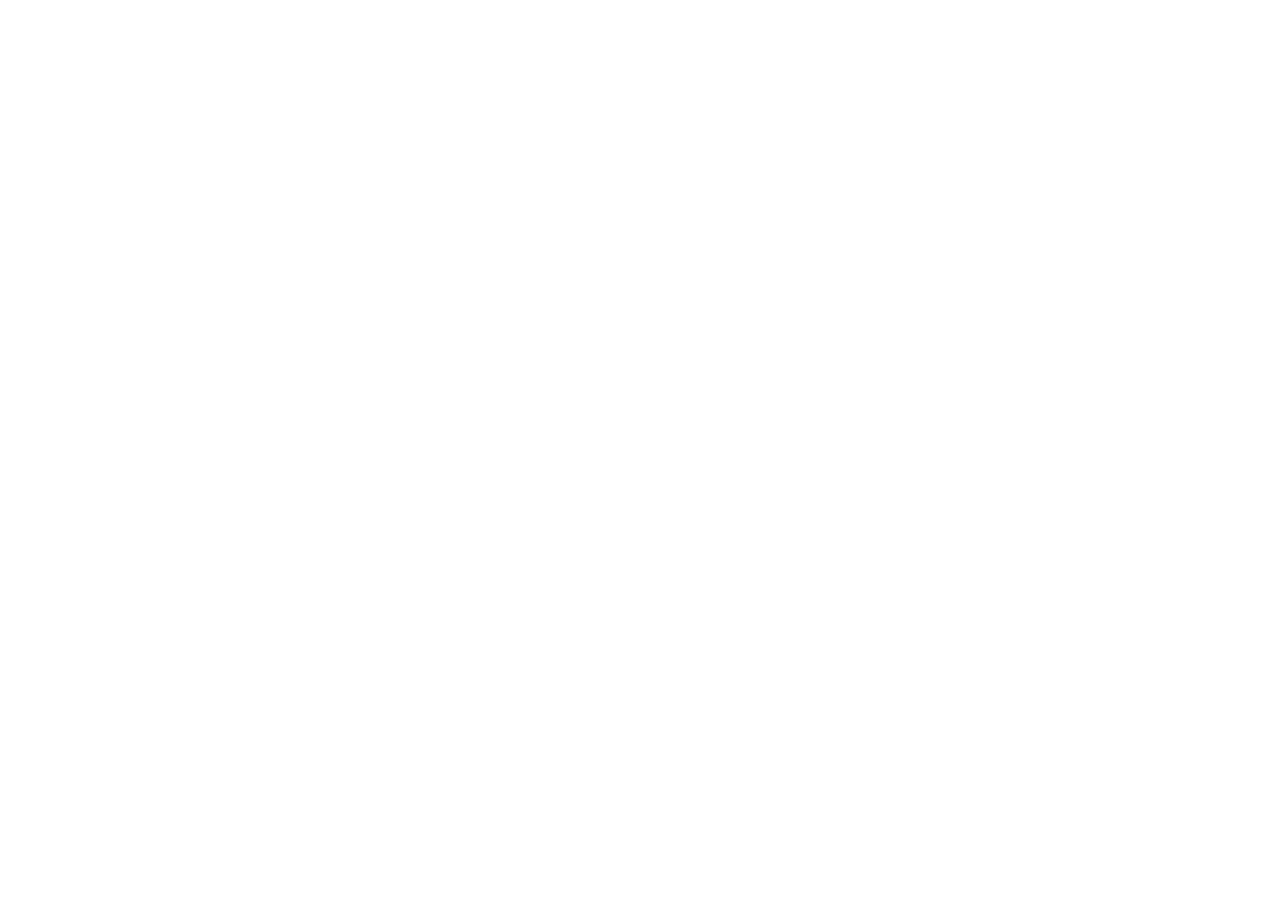
==== index.html @ 5efa08a3 "Initial commit" ====
<!DOCTYPE html>
<html lang="en">

<head>
  <meta charset="UTF-8">
  <meta http-equiv="X-UA-Compatible" content="IE=edge">
  <meta name="viewport" content="width=device-width, initial-scale=1.0">
  <title>Document</title>
  <link rel="stylesheet" href="https://necolas.github.io/normalize.css/8.0.1/normalize.css">
  <link rel="stylesheet" href="css/col.css">
  <link rel="stylesheet" href="css/style.css">
</head>

<body>

  <script src="js/main.js"></script>
</body>

</html>
---- css/col.css ----
* {
  margin: 0;
  padding: 0;
  box-sizing: border-box;
}

.container {
  margin: 0 auto;
}

.row {
  display: flex;
  flex-flow: row wrap;
}

.between {
  justify-content: space-between;
}
.around {
  justify-content: space-around;
}
.evenly {
  justify-content: space-evenly;
}
.middle {
  align-items: center;
}
.center {
  text-align: center;
  justify-content: center;
}

.col-1 {
  max-width: 8.33333%;
  flex-basis: 8.33333%;
}
.col-2 {
  max-width: 16.66666%;
  flex-basis: 16.66666%;
}
.col-3 {
  max-width: 25%;
  flex-basis: 25%;
}
.col-4 {
  max-width: 33.33333%;
  flex-basis: 33.33333%;
}
.col-5 {
  max-width: 41.66666%;
  flex-basis: 41.66666%;
}
.col-6 {
  max-width: 50%;
  flex-basis: 50%;
}
.col-7 {
  max-width: 58.33333%;
  flex-basis: 58.33333%;
}
.col-8 {
  max-width: 66.66666%;
  flex-basis: 66.66666%;
}
.col-9 {
  max-width: 75%;
  flex-basis: 75%;
}
.col-10 {
  max-width: 83.33333%;
  flex-basis: 83.33333%;
}
.col-11 {
  max-width: 91.66666%;
  flex-basis: 91.66666%;
}
.col-12 {
  max-width: 100%;
  flex-basis: 100%;
}
---- css/style.css ----
*,
*::after,
*::before {
  margin: 0;
  padding: 0;
  box-sizing: border-box;
}

body {
  background-color: #fff;
  min-height: 100vh;
  display: flex;
  flex-direction: column;
}
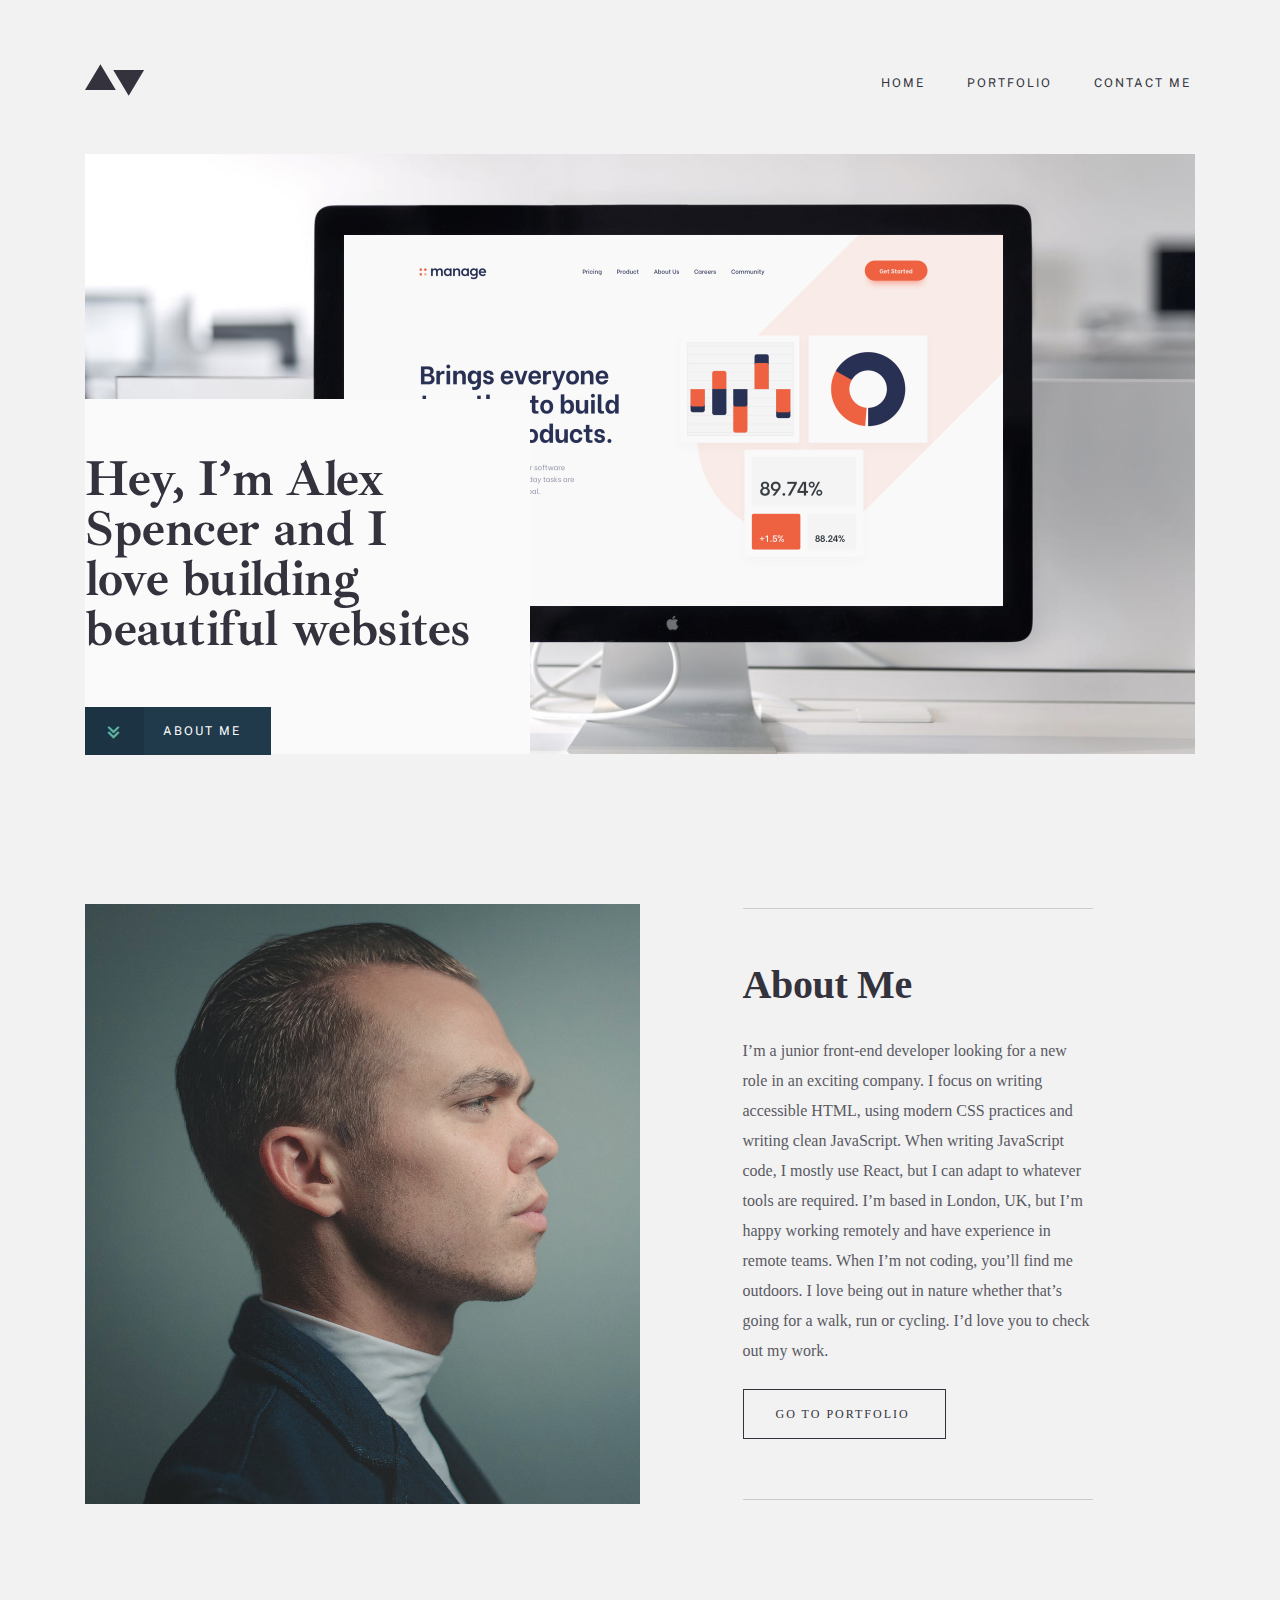
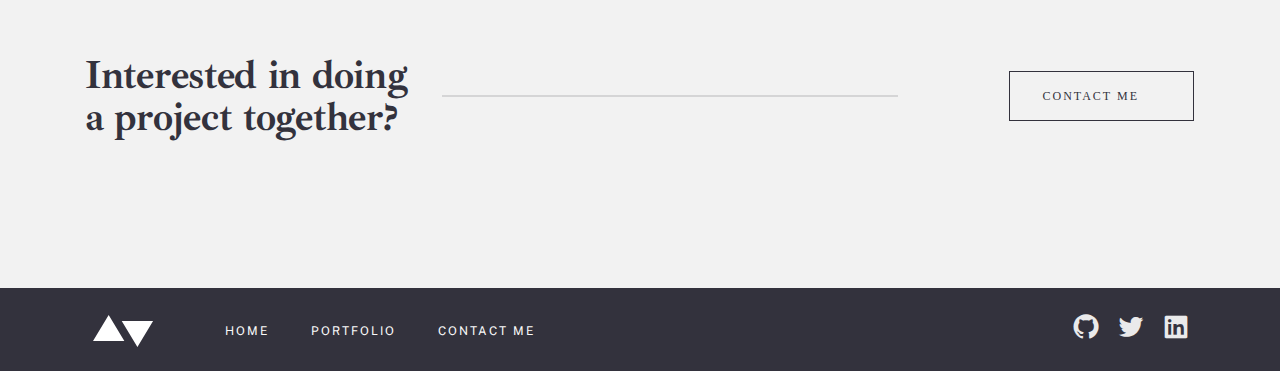
==== commit bb458936: "addd" ====
--- a/index.html
+++ b/index.html
@@ -5,14 +5,160 @@
   <meta charset="UTF-8">
   <meta http-equiv="X-UA-Compatible" content="IE=edge">
   <meta name="viewport" content="width=device-width, initial-scale=1.0">
-  <title>Document</title>
+  <title>Minimalist-m</title>
   <link rel="stylesheet" href="https://necolas.github.io/normalize.css/8.0.1/normalize.css">
-  <link rel="stylesheet" href="css/col.css">
+  <link href='https://unpkg.com/boxicons@2.1.1/css/boxicons.min.css' rel='stylesheet'>
+  <link rel="stylesheet" href="css/flexboxgrid.css">
   <link rel="stylesheet" href="css/style.css">
 </head>
 
 <body>
 
+
+  <section class="header-hero">
+    <header class="header">
+      <div class="container">
+        <div class="header__inner row middle-xs between-xs">
+          <div class="header__logo-box">
+            <a class="header__logo-link" href="#">
+              <img class="header__logo" src="images/logo.svg" alt="logo">
+            </a>
+          </div>
+
+          <div class="header__nav-box" id="menuBox">
+            <nav class="header__nav">
+              <ul class="nav__list row middle-xs between-xs">
+                <li class="nav__item">
+                  <a class="nav__link" href="#">HOME</a>
+                </li>
+                <li class="nav__item">
+                  <a class="nav__link" href="#">PORTFOLIO</a>
+                </li>
+                <li class="nav__item">
+                  <a class="nav__link" href="#">CONTACT ME</a>
+                </li>
+              </ul>
+            </nav>
+            <button class="removee-btn" id="menuRemov">
+              <i class='bx bx-x'></i>
+            </button>
+          </div>
+          <button class="menu-btn" id="menuBtn">
+            <i class='bx bx-menu'></i>
+          </button>
+        </div>
+      </div>
+    </header>
+
+    <div class="hero">
+      <div class="container">
+        <div class="hero__box">
+          <div class="hero__inner"></div>
+          <div class="hero__desc-box">
+            <p class="hero__title">
+              Hey, I’m Alex Spencer and I love building beautiful websites
+            </p>
+            <a class="hero__link btn-primary" href="#"><i class='bx bx-chevrons-down'></i>ABOUT ME</a>
+          </div>
+        </div>
+      </div>
+    </div>
+  </section>
+
+  <main class="main">
+    <div class="main__inner">
+
+      <section class="about">
+        <div class="container">
+          <div class="about__inner row middle-xs between-xs col-xs-12">
+            <div class="about__img-box col-xs-6">
+              <img class="about__img" src="images/about-prson-img.jpg" alt="img-person">
+            </div>
+
+            <div class="about__desc col-xs-6">
+              <h2 class="about__title">About Me</h2>
+              <p class="about__text">
+                I’m a junior front-end developer looking for a new role in an exciting company. I focus on writing
+                accessible HTML, using modern CSS practices and writing clean JavaScript. When writing JavaScript code,
+                I mostly use React, but I can adapt to whatever tools are required. I’m based in London, UK, but I’m
+                happy working remotely and have experience in remote teams. When I’m not coding, you’ll find me
+                outdoors. I love being out in nature whether that’s going for a walk, run or cycling. I’d love you to
+                check out my work.
+              </p>
+
+              <a class="btn" href="#">GO TO PORTFOLIO</a>
+            </div>
+          </div>
+        </div>
+      </section>
+
+
+      <section class="inter">
+        <div class="container">
+          <div class="inter__inner row middle-xs between-xs col-xs-12">
+            <h2 class="inter__title col-xs-4">Interested in doing a project together?</h2>
+            <div class="inter__line col-xs-5"></div>
+            <div class="inter__btn-box col-xs-3">
+              <a class="inter__btn btn" href="#">CONTACT ME</a>
+            </div>
+          </div>
+        </div>
+      </section>
+
+    </div>
+  </main>
+
+
+  <footer class="footer">
+    <div class="container">
+      <div class="footer__inner header row middle-xs between-xs">
+        <div class="footer__logo-nav row middle-xs between-xs">
+          <div class="footer__logo-box">
+            <a class="footer__logo-link" href="#">
+              <img class="footer__logo" src="images/footer-logo.svg" alt="logo">
+            </a>
+          </div>
+
+          <nav class="footer__nav footer-nav">
+            <ul class="footer-nav__list row middle-xs between-xs">
+              <li class="footer-nav__item">
+                <a class="footer-nav__link" href="#">HOME</a>
+              </li>
+              <li class="footer-nav__item">
+                <a class="footer-nav__link" href="#">PORTFOLIO</a>
+              </li>
+              <li class="footer-nav__item">
+                <a class="footer-nav__link" href="#">CONTACT ME</a>
+              </li>
+            </ul>
+          </nav>
+        </div>
+
+        <div class="footer__icons-box">
+          <ul class="footer__list row middle-xs between-xs">
+            <li class="footer__item">
+              <a class="footer__link" href="#">
+                <i class='bx bxl-github'></i>
+              </a>
+            </li>
+            <li class="footer__item">
+              <a class="footer__link" href="#">
+                <i class='bx bxl-twitter'></i>
+              </a>
+            </li>
+            <li class="footer__item">
+              <a class="footer__link" href="#">
+                <i class='bx bxl-linkedin-square'></i>
+              </a>
+            </li>
+          </ul>
+        </div>
+
+      </div>
+    </div>
+  </footer>
+
+
   <script src="js/main.js"></script>
 </body>
 
--- a/css/flexboxgrid.css
+++ b/css/flexboxgrid.css
@@ -0,0 +1,894 @@
+/* Uncomment and set these variables to customize the grid. */
+
+.container-fluid {
+  margin-right: auto;
+  margin-left: auto;
+  padding-right: 2rem;
+  padding-left: 2rem;
+}
+
+.row {
+  box-sizing: border-box;
+  display: -ms-flexbox;
+  display: -webkit-box;
+  display: flex;
+  -ms-flex: 0 1 auto;
+  -webkit-box-flex: 0;
+  flex: 0 1 auto;
+  -ms-flex-direction: row;
+  -webkit-box-orient: horizontal;
+  -webkit-box-direction: normal;
+  flex-direction: row;
+  -ms-flex-wrap: wrap;
+  flex-wrap: wrap;
+  margin-right: -1rem;
+  margin-left: -1rem;
+}
+
+.row.reverse {
+  -ms-flex-direction: row-reverse;
+  -webkit-box-orient: horizontal;
+  -webkit-box-direction: reverse;
+  flex-direction: row-reverse;
+}
+
+.col.reverse {
+  -ms-flex-direction: column-reverse;
+  -webkit-box-orient: vertical;
+  -webkit-box-direction: reverse;
+  flex-direction: column-reverse;
+}
+
+.col-xs,
+.col-xs-1,
+.col-xs-2,
+.col-xs-3,
+.col-xs-4,
+.col-xs-5,
+.col-xs-6,
+.col-xs-7,
+.col-xs-8,
+.col-xs-9,
+.col-xs-10,
+.col-xs-11,
+.col-xs-12 {
+  box-sizing: border-box;
+  -ms-flex: 0 0 auto;
+  -webkit-box-flex: 0;
+  flex: 0 0 auto;
+  padding-right: 1rem;
+  padding-left: 1rem;
+}
+
+.col-xs {
+  -webkit-flex-grow: 1;
+  -ms-flex-positive: 1;
+  -webkit-box-flex: 1;
+  flex-grow: 1;
+  -ms-flex-preferred-size: 0;
+  flex-basis: 0;
+  max-width: 100%;
+}
+
+.col-xs-1 {
+  -ms-flex-preferred-size: 8.333%;
+  flex-basis: 8.333%;
+  max-width: 8.333%;
+}
+
+.col-xs-2 {
+  -ms-flex-preferred-size: 16.667%;
+  flex-basis: 16.667%;
+  max-width: 16.667%;
+}
+
+.col-xs-3 {
+  -ms-flex-preferred-size: 25%;
+  flex-basis: 25%;
+  max-width: 25%;
+}
+
+.col-xs-4 {
+  -ms-flex-preferred-size: 33.333%;
+  flex-basis: 33.333%;
+  max-width: 33.333%;
+}
+
+.col-xs-5 {
+  -ms-flex-preferred-size: 41.667%;
+  flex-basis: 41.667%;
+  max-width: 41.667%;
+}
+
+.col-xs-6 {
+  -ms-flex-preferred-size: 50%;
+  flex-basis: 50%;
+  max-width: 50%;
+}
+
+.col-xs-7 {
+  -ms-flex-preferred-size: 58.333%;
+  flex-basis: 58.333%;
+  max-width: 58.333%;
+}
+
+.col-xs-8 {
+  -ms-flex-preferred-size: 66.667%;
+  flex-basis: 66.667%;
+  max-width: 66.667%;
+}
+
+.col-xs-9 {
+  -ms-flex-preferred-size: 75%;
+  flex-basis: 75%;
+  max-width: 75%;
+}
+
+.col-xs-10 {
+  -ms-flex-preferred-size: 83.333%;
+  flex-basis: 83.333%;
+  max-width: 83.333%;
+}
+
+.col-xs-11 {
+  -ms-flex-preferred-size: 91.667%;
+  flex-basis: 91.667%;
+  max-width: 91.667%;
+}
+
+.col-xs-12 {
+  -ms-flex-preferred-size: 100%;
+  flex-basis: 100%;
+  max-width: 100%;
+}
+
+.col-xs-offset-1 {
+  margin-left: 8.333%;
+}
+
+.col-xs-offset-2 {
+  margin-left: 16.667%;
+}
+
+.col-xs-offset-3 {
+  margin-left: 25%;
+}
+
+.col-xs-offset-4 {
+  margin-left: 33.333%;
+}
+
+.col-xs-offset-5 {
+  margin-left: 41.667%;
+}
+
+.col-xs-offset-6 {
+  margin-left: 50%;
+}
+
+.col-xs-offset-7 {
+  margin-left: 58.333%;
+}
+
+.col-xs-offset-8 {
+  margin-left: 66.667%;
+}
+
+.col-xs-offset-9 {
+  margin-left: 75%;
+}
+
+.col-xs-offset-10 {
+  margin-left: 83.333%;
+}
+
+.col-xs-offset-11 {
+  margin-left: 91.667%;
+}
+
+.start-xs {
+  -ms-flex-pack: start;
+  -webkit-box-pack: start;
+  justify-content: flex-start;
+  text-align: start;
+}
+
+.center-xs {
+  -ms-flex-pack: center;
+  -webkit-box-pack: center;
+  justify-content: center;
+  text-align: center;
+}
+
+.end-xs {
+  -ms-flex-pack: end;
+  -webkit-box-pack: end;
+  justify-content: flex-end;
+  text-align: end;
+}
+
+.top-xs {
+  -ms-flex-align: start;
+  -webkit-box-align: start;
+  align-items: flex-start;
+}
+
+.middle-xs {
+  -ms-flex-align: center;
+  -webkit-box-align: center;
+  align-items: center;
+}
+
+.bottom-xs {
+  -ms-flex-align: end;
+  -webkit-box-align: end;
+  align-items: flex-end;
+}
+
+.around-xs {
+  -ms-flex-pack: distribute;
+  justify-content: space-around;
+}
+
+.between-xs {
+  -ms-flex-pack: justify;
+  -webkit-box-pack: justify;
+  justify-content: space-between;
+}
+
+.first-xs {
+  -ms-flex-order: -1;
+  -webkit-box-ordinal-group: 0;
+  order: -1;
+}
+
+.last-xs {
+  -ms-flex-order: 1;
+  -webkit-box-ordinal-group: 2;
+  order: 1;
+}
+
+@media only screen and (min-width: 48em) {
+  .container {
+    width: 46rem;
+  }
+
+  .col-sm,
+  .col-sm-1,
+  .col-sm-2,
+  .col-sm-3,
+  .col-sm-4,
+  .col-sm-5,
+  .col-sm-6,
+  .col-sm-7,
+  .col-sm-8,
+  .col-sm-9,
+  .col-sm-10,
+  .col-sm-11,
+  .col-sm-12 {
+    box-sizing: border-box;
+    -ms-flex: 0 0 auto;
+    -webkit-box-flex: 0;
+    flex: 0 0 auto;
+    padding-right: 1rem;
+    padding-left: 1rem;
+  }
+
+  .col-sm {
+    -webkit-flex-grow: 1;
+    -ms-flex-positive: 1;
+    -webkit-box-flex: 1;
+    flex-grow: 1;
+    -ms-flex-preferred-size: 0;
+    flex-basis: 0;
+    max-width: 100%;
+  }
+
+  .col-sm-1 {
+    -ms-flex-preferred-size: 8.333%;
+    flex-basis: 8.333%;
+    max-width: 8.333%;
+  }
+
+  .col-sm-2 {
+    -ms-flex-preferred-size: 16.667%;
+    flex-basis: 16.667%;
+    max-width: 16.667%;
+  }
+
+  .col-sm-3 {
+    -ms-flex-preferred-size: 25%;
+    flex-basis: 25%;
+    max-width: 25%;
+  }
+
+  .col-sm-4 {
+    -ms-flex-preferred-size: 33.333%;
+    flex-basis: 33.333%;
+    max-width: 33.333%;
+  }
+
+  .col-sm-5 {
+    -ms-flex-preferred-size: 41.667%;
+    flex-basis: 41.667%;
+    max-width: 41.667%;
+  }
+
+  .col-sm-6 {
+    -ms-flex-preferred-size: 50%;
+    flex-basis: 50%;
+    max-width: 50%;
+  }
+
+  .col-sm-7 {
+    -ms-flex-preferred-size: 58.333%;
+    flex-basis: 58.333%;
+    max-width: 58.333%;
+  }
+
+  .col-sm-8 {
+    -ms-flex-preferred-size: 66.667%;
+    flex-basis: 66.667%;
+    max-width: 66.667%;
+  }
+
+  .col-sm-9 {
+    -ms-flex-preferred-size: 75%;
+    flex-basis: 75%;
+    max-width: 75%;
+  }
+
+  .col-sm-10 {
+    -ms-flex-preferred-size: 83.333%;
+    flex-basis: 83.333%;
+    max-width: 83.333%;
+  }
+
+  .col-sm-11 {
+    -ms-flex-preferred-size: 91.667%;
+    flex-basis: 91.667%;
+    max-width: 91.667%;
+  }
+
+  .col-sm-12 {
+    -ms-flex-preferred-size: 100%;
+    flex-basis: 100%;
+    max-width: 100%;
+  }
+
+  .col-sm-offset-1 {
+    margin-left: 8.333%;
+  }
+
+  .col-sm-offset-2 {
+    margin-left: 16.667%;
+  }
+
+  .col-sm-offset-3 {
+    margin-left: 25%;
+  }
+
+  .col-sm-offset-4 {
+    margin-left: 33.333%;
+  }
+
+  .col-sm-offset-5 {
+    margin-left: 41.667%;
+  }
+
+  .col-sm-offset-6 {
+    margin-left: 50%;
+  }
+
+  .col-sm-offset-7 {
+    margin-left: 58.333%;
+  }
+
+  .col-sm-offset-8 {
+    margin-left: 66.667%;
+  }
+
+  .col-sm-offset-9 {
+    margin-left: 75%;
+  }
+
+  .col-sm-offset-10 {
+    margin-left: 83.333%;
+  }
+
+  .col-sm-offset-11 {
+    margin-left: 91.667%;
+  }
+
+  .start-sm {
+    -ms-flex-pack: start;
+    -webkit-box-pack: start;
+    justify-content: flex-start;
+    text-align: start;
+  }
+
+  .center-sm {
+    -ms-flex-pack: center;
+    -webkit-box-pack: center;
+    justify-content: center;
+    text-align: center;
+  }
+
+  .end-sm {
+    -ms-flex-pack: end;
+    -webkit-box-pack: end;
+    justify-content: flex-end;
+    text-align: end;
+  }
+
+  .top-sm {
+    -ms-flex-align: start;
+    -webkit-box-align: start;
+    align-items: flex-start;
+  }
+
+  .middle-sm {
+    -ms-flex-align: center;
+    -webkit-box-align: center;
+    align-items: center;
+  }
+
+  .bottom-sm {
+    -ms-flex-align: end;
+    -webkit-box-align: end;
+    align-items: flex-end;
+  }
+
+  .around-sm {
+    -ms-flex-pack: distribute;
+    justify-content: space-around;
+  }
+
+  .between-sm {
+    -ms-flex-pack: justify;
+    -webkit-box-pack: justify;
+    justify-content: space-between;
+  }
+
+  .first-sm {
+    -ms-flex-order: -1;
+    -webkit-box-ordinal-group: 0;
+    order: -1;
+  }
+
+  .last-sm {
+    -ms-flex-order: 1;
+    -webkit-box-ordinal-group: 2;
+    order: 1;
+  }
+}
+
+@media only screen and (min-width: 62em) {
+  .container {
+    width: 61rem;
+  }
+
+  .col-md,
+  .col-md-1,
+  .col-md-2,
+  .col-md-3,
+  .col-md-4,
+  .col-md-5,
+  .col-md-6,
+  .col-md-7,
+  .col-md-8,
+  .col-md-9,
+  .col-md-10,
+  .col-md-11,
+  .col-md-12 {
+    box-sizing: border-box;
+    -ms-flex: 0 0 auto;
+    -webkit-box-flex: 0;
+    flex: 0 0 auto;
+    padding-right: 1rem;
+    padding-left: 1rem;
+  }
+
+  .col-md {
+    -webkit-flex-grow: 1;
+    -ms-flex-positive: 1;
+    -webkit-box-flex: 1;
+    flex-grow: 1;
+    -ms-flex-preferred-size: 0;
+    flex-basis: 0;
+    max-width: 100%;
+  }
+
+  .col-md-1 {
+    -ms-flex-preferred-size: 8.333%;
+    flex-basis: 8.333%;
+    max-width: 8.333%;
+  }
+
+  .col-md-2 {
+    -ms-flex-preferred-size: 16.667%;
+    flex-basis: 16.667%;
+    max-width: 16.667%;
+  }
+
+  .col-md-3 {
+    -ms-flex-preferred-size: 25%;
+    flex-basis: 25%;
+    max-width: 25%;
+  }
+
+  .col-md-4 {
+    -ms-flex-preferred-size: 33.333%;
+    flex-basis: 33.333%;
+    max-width: 33.333%;
+  }
+
+  .col-md-5 {
+    -ms-flex-preferred-size: 41.667%;
+    flex-basis: 41.667%;
+    max-width: 41.667%;
+  }
+
+  .col-md-6 {
+    -ms-flex-preferred-size: 50%;
+    flex-basis: 50%;
+    max-width: 50%;
+  }
+
+  .col-md-7 {
+    -ms-flex-preferred-size: 58.333%;
+    flex-basis: 58.333%;
+    max-width: 58.333%;
+  }
+
+  .col-md-8 {
+    -ms-flex-preferred-size: 66.667%;
+    flex-basis: 66.667%;
+    max-width: 66.667%;
+  }
+
+  .col-md-9 {
+    -ms-flex-preferred-size: 75%;
+    flex-basis: 75%;
+    max-width: 75%;
+  }
+
+  .col-md-10 {
+    -ms-flex-preferred-size: 83.333%;
+    flex-basis: 83.333%;
+    max-width: 83.333%;
+  }
+
+  .col-md-11 {
+    -ms-flex-preferred-size: 91.667%;
+    flex-basis: 91.667%;
+    max-width: 91.667%;
+  }
+
+  .col-md-12 {
+    -ms-flex-preferred-size: 100%;
+    flex-basis: 100%;
+    max-width: 100%;
+  }
+
+  .col-md-offset-1 {
+    margin-left: 8.333%;
+  }
+
+  .col-md-offset-2 {
+    margin-left: 16.667%;
+  }
+
+  .col-md-offset-3 {
+    margin-left: 25%;
+  }
+
+  .col-md-offset-4 {
+    margin-left: 33.333%;
+  }
+
+  .col-md-offset-5 {
+    margin-left: 41.667%;
+  }
+
+  .col-md-offset-6 {
+    margin-left: 50%;
+  }
+
+  .col-md-offset-7 {
+    margin-left: 58.333%;
+  }
+
+  .col-md-offset-8 {
+    margin-left: 66.667%;
+  }
+
+  .col-md-offset-9 {
+    margin-left: 75%;
+  }
+
+  .col-md-offset-10 {
+    margin-left: 83.333%;
+  }
+
+  .col-md-offset-11 {
+    margin-left: 91.667%;
+  }
+
+  .start-md {
+    -ms-flex-pack: start;
+    -webkit-box-pack: start;
+    justify-content: flex-start;
+    text-align: start;
+  }
+
+  .center-md {
+    -ms-flex-pack: center;
+    -webkit-box-pack: center;
+    justify-content: center;
+    text-align: center;
+  }
+
+  .end-md {
+    -ms-flex-pack: end;
+    -webkit-box-pack: end;
+    justify-content: flex-end;
+    text-align: end;
+  }
+
+  .top-md {
+    -ms-flex-align: start;
+    -webkit-box-align: start;
+    align-items: flex-start;
+  }
+
+  .middle-md {
+    -ms-flex-align: center;
+    -webkit-box-align: center;
+    align-items: center;
+  }
+
+  .bottom-md {
+    -ms-flex-align: end;
+    -webkit-box-align: end;
+    align-items: flex-end;
+  }
+
+  .around-md {
+    -ms-flex-pack: distribute;
+    justify-content: space-around;
+  }
+
+  .between-md {
+    -ms-flex-pack: justify;
+    -webkit-box-pack: justify;
+    justify-content: space-between;
+  }
+
+  .first-md {
+    -ms-flex-order: -1;
+    -webkit-box-ordinal-group: 0;
+    order: -1;
+  }
+
+  .last-md {
+    -ms-flex-order: 1;
+    -webkit-box-ordinal-group: 2;
+    order: 1;
+  }
+}
+
+@media only screen and (min-width: 75em) {
+  .container {
+    width: 71rem;
+  }
+
+  .col-lg,
+  .col-lg-1,
+  .col-lg-2,
+  .col-lg-3,
+  .col-lg-4,
+  .col-lg-5,
+  .col-lg-6,
+  .col-lg-7,
+  .col-lg-8,
+  .col-lg-9,
+  .col-lg-10,
+  .col-lg-11,
+  .col-lg-12 {
+    box-sizing: border-box;
+    -ms-flex: 0 0 auto;
+    -webkit-box-flex: 0;
+    flex: 0 0 auto;
+    padding-right: 1rem;
+    padding-left: 1rem;
+  }
+
+  .col-lg {
+    -webkit-flex-grow: 1;
+    -ms-flex-positive: 1;
+    -webkit-box-flex: 1;
+    flex-grow: 1;
+    -ms-flex-preferred-size: 0;
+    flex-basis: 0;
+    max-width: 100%;
+  }
+
+  .col-lg-1 {
+    -ms-flex-preferred-size: 8.333%;
+    flex-basis: 8.333%;
+    max-width: 8.333%;
+  }
+
+  .col-lg-2 {
+    -ms-flex-preferred-size: 16.667%;
+    flex-basis: 16.667%;
+    max-width: 16.667%;
+  }
+
+  .col-lg-3 {
+    -ms-flex-preferred-size: 25%;
+    flex-basis: 25%;
+    max-width: 25%;
+  }
+
+  .col-lg-4 {
+    -ms-flex-preferred-size: 33.333%;
+    flex-basis: 33.333%;
+    max-width: 33.333%;
+  }
+
+  .col-lg-5 {
+    -ms-flex-preferred-size: 41.667%;
+    flex-basis: 41.667%;
+    max-width: 41.667%;
+  }
+
+  .col-lg-6 {
+    -ms-flex-preferred-size: 50%;
+    flex-basis: 50%;
+    max-width: 50%;
+  }
+
+  .col-lg-7 {
+    -ms-flex-preferred-size: 58.333%;
+    flex-basis: 58.333%;
+    max-width: 58.333%;
+  }
+
+  .col-lg-8 {
+    -ms-flex-preferred-size: 66.667%;
+    flex-basis: 66.667%;
+    max-width: 66.667%;
+  }
+
+  .col-lg-9 {
+    -ms-flex-preferred-size: 75%;
+    flex-basis: 75%;
+    max-width: 75%;
+  }
+
+  .col-lg-10 {
+    -ms-flex-preferred-size: 83.333%;
+    flex-basis: 83.333%;
+    max-width: 83.333%;
+  }
+
+  .col-lg-11 {
+    -ms-flex-preferred-size: 91.667%;
+    flex-basis: 91.667%;
+    max-width: 91.667%;
+  }
+
+  .col-lg-12 {
+    -ms-flex-preferred-size: 100%;
+    flex-basis: 100%;
+    max-width: 100%;
+  }
+
+  .col-lg-offset-1 {
+    margin-left: 8.333%;
+  }
+
+  .col-lg-offset-2 {
+    margin-left: 16.667%;
+  }
+
+  .col-lg-offset-3 {
+    margin-left: 25%;
+  }
+
+  .col-lg-offset-4 {
+    margin-left: 33.333%;
+  }
+
+  .col-lg-offset-5 {
+    margin-left: 41.667%;
+  }
+
+  .col-lg-offset-6 {
+    margin-left: 50%;
+  }
+
+  .col-lg-offset-7 {
+    margin-left: 58.333%;
+  }
+
+  .col-lg-offset-8 {
+    margin-left: 66.667%;
+  }
+
+  .col-lg-offset-9 {
+    margin-left: 75%;
+  }
+
+  .col-lg-offset-10 {
+    margin-left: 83.333%;
+  }
+
+  .col-lg-offset-11 {
+    margin-left: 91.667%;
+  }
+
+  .start-lg {
+    -ms-flex-pack: start;
+    -webkit-box-pack: start;
+    justify-content: flex-start;
+    text-align: start;
+  }
+
+  .center-lg {
+    -ms-flex-pack: center;
+    -webkit-box-pack: center;
+    justify-content: center;
+    text-align: center;
+  }
+
+  .end-lg {
+    -ms-flex-pack: end;
+    -webkit-box-pack: end;
+    justify-content: flex-end;
+    text-align: end;
+  }
+
+  .top-lg {
+    -ms-flex-align: start;
+    -webkit-box-align: start;
+    align-items: flex-start;
+  }
+
+  .middle-lg {
+    -ms-flex-align: center;
+    -webkit-box-align: center;
+    align-items: center;
+  }
+
+  .bottom-lg {
+    -ms-flex-align: end;
+    -webkit-box-align: end;
+    align-items: flex-end;
+  }
+
+  .around-lg {
+    -ms-flex-pack: distribute;
+    justify-content: space-around;
+  }
+
+  .between-lg {
+    -ms-flex-pack: justify;
+    -webkit-box-pack: justify;
+    justify-content: space-between;
+  }
+
+  .first-lg {
+    -ms-flex-order: -1;
+    -webkit-box-ordinal-group: 0;
+    order: -1;
+  }
+
+  .last-lg {
+    -ms-flex-order: 1;
+    -webkit-box-ordinal-group: 2;
+    order: 1;
+  }
+}--- a/css/style.css
+++ b/css/style.css
@@ -1,3 +1,5 @@
+@import url('https://fonts.googleapis.com/css2?family=Ibarra+Real+Nova:wght@700&family=Public+Sans&display=swap');
+
 *,
 *::after,
 *::before {
@@ -7,9 +9,679 @@
 }
 
 body {
-  background-color: #fff;
+  background-color: #f2f2f2;
   min-height: 100vh;
   display: flex;
   flex-direction: column;
 }
 
+.container {
+  width: 100%;
+  max-width: 1150px;
+  margin: 0 auto;
+  padding: 0 20px;
+}
+
+
+:root {
+  --font-1: 'Ibarra Real Nova', serif;
+  --font-2: 'Public Sans', sans-serif;
+
+  --color-1: #5fb4a2;
+  --color-2: #203a4c;
+  --color-3: #33323d;
+  --color-4: #fafafa;
+  --color-5: #eaeaeb;
+  --color-6: #f43030;
+  --color-7: #fff;
+  --color-8: #000;
+
+  --bg-color-1: #5fb4a2;
+  --bg-color-2: #203a4c;
+  --bg-color-3: #33323d;
+  --bg-color-4: #fafafa;
+  --bg-color-5: #eaeaeb;
+  --bg-color-6: #f43030;
+  --bg-color-7: #fff;
+  --bg-color-8: #000;
+
+}
+
+.btn {
+  font-size: 12px;
+  line-height: 14px;
+  letter-spacing: 2px;
+
+  text-decoration: none;
+  text-transform: uppercase;
+
+  display: inline-block;
+
+  color: var(--color-3);
+  padding: 17px 35px 17px 32px;
+
+  border: 1px solid var(--bg-color-3);
+  transition: all 0.3s ease;
+}
+
+.btn:hover {
+  background: var(--bg-color-3);
+  color: var(--color-4);
+  transition: all 0.3s ease;
+}
+
+.btn:active {
+  background: transparent;
+  border: 1px solid hsla(245, 10%, 22%, 0.205);
+  color: var(--color-3);
+  transition: all 0.3s ease;
+}
+
+.header__inner {
+  width: 100%;
+  margin: 0 auto;
+  padding-top: 64px;
+  padding-bottom: 54px;
+}
+
+.header__logo-link {
+  text-decoration: none;
+}
+
+.header__logo {
+  width: 60px;
+  height: 32px;
+}
+
+.header__nav-box {
+  padding-right: 20px;
+}
+
+.nav__list {
+  list-style-type: none;
+}
+
+.nav__item:not(:nth-child(1)) {
+  margin-left: 42px;
+}
+
+.nav__link {
+  font-family: var(--font-2);
+  font-size: 12px;
+  line-height: 14px;
+  letter-spacing: 2px;
+
+  text-transform: uppercase;
+  text-decoration: none;
+
+  color: var(--color-3);
+  transition: all 0.3s ease;
+}
+
+.nav__link:hover {
+  color: var(--color-1);
+  transition: all 0.3s ease;
+}
+
+.menu-btn {
+  font-size: 30px;
+
+  color: var(--color-black);
+  background: transparent;
+
+  border: none;
+
+  display: flex;
+  align-items: center;
+
+  display: none;
+}
+
+.removee-btn {
+  position: absolute;
+  top: -65px;
+  right: 30px;
+  font-size: 40px;
+
+  color: var(--color-2);
+  background: transparent;
+
+  border: none;
+
+  display: flex;
+  align-items: center;
+
+  display: none;
+}
+
+@media screen and (max-width: 576px) {
+
+  .header__nav-box {
+    position: absolute;
+    top: -150%;
+    right: 0;
+
+    width: 100%;
+    height: 100vh;
+
+    background: linear-gradient(0deg, rgba(254, 252, 247, 0.504981) 0%, #fefcf7 55.94%);
+    transition: all 0.3s ease;
+    z-index: 500;
+  }
+
+  .nav {
+    display: flex;
+    flex-direction: column;
+
+    text-align: center;
+
+    margin: 0 auto;
+  }
+
+  .nav__list {
+    display: flex;
+    flex-direction: column;
+    margin-bottom: 20px;
+    margin-top: 150px;
+  }
+
+  .nav__item {
+    margin: 20px;
+  }
+
+  .nav__link {
+    font-family: var(--font-2);
+    font-size: 24px;
+    line-height: 32px;
+
+    text-align: center;
+
+    color: var(--color-2);
+  }
+
+  .removee-btn {
+    display: block;
+    z-index: 100;
+  }
+
+  .menu-btn {
+    display: block;
+  }
+
+  .open-menu {
+    top: 100px;
+    transition: all 0.5s ease;
+  }
+
+  .menu-remov {
+    top: -100%;
+    transition: all 0.5s ease;
+  }
+
+  .m-none {
+    display: none;
+  }
+
+  .m-block {
+    display: block;
+  }
+}
+
+
+
+/* HERO PART  */
+
+
+.hero__box {
+  position: relative;
+  width: 100%;
+  margin: 0 auto;
+  margin-bottom: 150px;
+  height: 600px;
+}
+
+.hero__inner {
+  position: relative;
+  bottom: 0;
+  left: 0;
+  width: 100%;
+  height: 600px;
+
+  background-image: url('../images/home-hero-img.jpg');
+  background-repeat: no-repeat;
+  background-size: 100% 600px;
+  background-position: center center;
+
+  object-fit: cover;
+}
+
+.hero__desc-box {
+  position: absolute;
+  bottom: 0;
+  left: 0;
+  max-width: 445px;
+  height: 355px;
+
+  background: var(--bg-color-4);
+  padding-top: 55px;
+  padding-right: 55px;
+}
+
+.hero__title {
+  font-family: var(--font-1);
+  font-weight: bold;
+  font-size: 50px;
+  line-height: 50px;
+
+  letter-spacing: -0.446429px;
+
+  color: var(--color-3);
+  margin-bottom: 53px;
+}
+
+.btn-primary {
+  position: relative;
+  font-family: var(--font-2);
+  font-size: 12px;
+  line-height: 14px;
+  text-align: center;
+  letter-spacing: 2px;
+
+  text-decoration: none;
+  text-transform: uppercase;
+  display: inline-block;
+
+  padding: 17px 30px 17px 78px;
+
+  color: #fff;
+  background: var(--bg-color-2);
+
+  overflow: hidden;
+}
+
+.btn-primary .bx {
+  position: absolute;
+  top: 0;
+  left: 0;
+  padding: 13px 16px 18px 16px;
+  font-size: 25px;
+
+  color: var(--color-1);
+  background: rgba(0, 0, 0, 0.11);
+  transition: all 0.3s ease;
+}
+
+.btn-primary:hover {
+  background: var(--bg-color-1);
+  color: var(--color-4);
+  transition: all 0.3s ease;
+}
+
+.btn-primary:hover .bx {
+  color: var(--color-4);
+  transition: all 0.3s ease;
+}
+
+
+.btn-primary:active {
+  opacity: 0.2;
+  transition: all 0.3s ease;
+}
+
+@media screen and (max-width: 576px) {
+
+  .hero__box {
+    position: relative;
+    height: 630px;
+  }
+
+  .hero__inner {
+    height: 270px;
+    background-size: cover;
+    background-position: center center;
+  }
+
+  .hero__desc-box {
+    max-width: 100%;
+    flex-basis: 100%;
+    background: transparent;
+    padding-right: 0;
+  }
+
+  .hero__title {
+    font-size: 38px;
+  }
+}
+
+@media screen and (max-width: 400px) {
+
+  .hero__inner {
+    height: 220px;
+  }
+}
+
+
+
+/* ABOUT SEC PART  */
+
+
+.about__inner {
+  padding: 0;
+  margin: 0 auto;
+  margin-bottom: 150px;
+}
+
+.about__img-box {
+  padding: 0;
+  max-width: 100%;
+  height: 600px;
+
+  overflow: hidden;
+}
+
+.about__img {
+  width: 100%;
+  height: 100%;
+  object-fit: cover;
+  background-position: right right;
+}
+
+.about__desc {
+  padding: 0;
+  max-width: 350px;
+  margin: 0 auto;
+
+  padding: 55px 0 60px 0;
+
+  border-top: 1px solid rgba(0, 0, 0, 0.151);
+  border-bottom: 1px solid rgba(0, 0, 0, 0.158);
+}
+
+.about__title {
+  font-weight: bold;
+  font-size: 40px;
+  line-height: 42px;
+
+  letter-spacing: -0.357143px;
+
+  color: var(--color-3);
+  margin-bottom: 30px;
+}
+
+.about__text {
+  font-size: 16px;
+  line-height: 30px;
+
+  color: var(--color-3);
+  opacity: 0.8;
+  margin-bottom: 23px;
+}
+
+
+@media screen and (max-width: 768px) {
+
+  .about__desc {
+    max-width: 280px;
+    height: 600px;
+    margin-left: auto;
+  }
+
+  .about__title {
+    font-size: 30px;
+  }
+
+  .about__text {
+    font-size: 14px;
+  }
+}
+
+@media screen and (max-width: 640px) {
+
+  .about__inner {
+    flex-direction: column;
+  }
+
+  .about__desc {
+    margin-top: 50px;
+    max-width: 80%;
+    margin-left: auto;
+    text-align: center;
+  }
+}
+
+
+/* INTER PART  */
+
+
+.inter__inner {
+  width: 100%;
+  margin: 0 auto;
+  margin-bottom: 150px;
+
+  padding-left: 0;
+}
+
+.inter__title {
+  max-width: 350px;
+  font-family: var(--font-1);
+  font-weight: bold;
+  font-size: 40px;
+  line-height: 42px;
+
+  letter-spacing: -0.3px;
+
+  color: var(--color-3);
+
+  padding: 0;
+}
+
+.inter__line {
+  max-width: 530px;
+  height: 2px;
+  background: hsla(245, 10%, 22%, 0.151);
+  padding: 0;
+}
+
+.inter__btn {
+  width: 185px;
+  margin-left: 88px;
+}
+
+
+@media screen and (max-width: 1080px) {
+
+  .inter__title {
+    max-width: 40%;
+    flex-basis: 40%;
+  }
+
+  .inter__line {
+    max-width: 25%;
+    margin: 0 auto;
+  }
+
+  .inter__btn {
+    margin-left: 0px;
+  }
+}
+
+@media screen and (max-width: 880px) {
+
+  .inter__title {
+    max-width: 50%;
+    flex-basis: 50%;
+  }
+
+  .inter__line {
+    max-width: 20%;
+    margin: 0 auto;
+  }
+
+  .inter__btn-box {
+    padding-right: 20px;
+  }
+
+}
+
+
+@media screen and (max-width: 800px) {
+
+  .inter__title {
+    max-width: 60%;
+    flex-basis: 60%;
+  }
+
+  .inter__line {
+    display: none;
+  }
+
+}
+
+
+@media screen and (max-width: 730px) {
+
+  .inter__inner {
+    padding: 0;
+  }
+
+  .inter__title {
+    max-width: 80%;
+    flex-basis: 80%;
+    margin: 0 auto;
+    text-align: center;
+    margin-bottom: 50px;
+  }
+
+  .inter__btn-box {
+    max-width: 80%;
+    flex-basis: 80%;
+    text-align: center;
+    margin: 0 auto;
+  }
+}
+
+
+
+/* FOOTER PART  */
+
+
+.footer {
+  background: var(--bg-color-3);
+}
+
+.footer__inner {
+  padding: 24px 0;
+  margin: 0 auto;
+}
+
+.footer__logo-nav {
+  padding: 0 24px;
+}
+
+.footer__logo-box {
+  width: 60px;
+  height: 30px;
+  margin-right: 48px;
+}
+
+.footer__logo-link {
+  display: inline-block;
+  text-decoration: none;
+}
+
+.nav__list {
+  list-style-type: none;
+  padding-left: 30px;
+}
+
+.footer-nav__list {
+  list-style-type: none;
+  padding-left: 40px;
+}
+
+.footer-nav__item:not(:nth-child(1)) {
+  margin-left: 42px;
+}
+
+.footer-nav__link {
+  font-family: var(--font-2);
+  font-size: 12px;
+  line-height: 14px;
+  letter-spacing: 2px;
+
+  text-transform: uppercase;
+  text-decoration: none;
+
+  color: var(--color-4);
+  transition: all 0.3s ease;
+}
+
+
+.footer__list {
+  list-style-type: none;
+  padding-right: 20px;
+}
+
+.footer__item:not(:nth-child(1)) {
+  margin-left: 15px;
+}
+
+.footer__link {
+  font-size: 30px;
+  color: var(--color-5);
+}
+
+.footer__link:hover {
+  color: var(--color-1);
+}
+
+@media screen and (max-width: 730px) {
+
+  .footer__inner {
+    flex-direction: column;
+  }
+
+  .footer__icons-box {
+    padding-top: 50px;
+    text-align: center;
+  }
+
+}
+
+@media screen and (max-width: 576px) {
+
+  .footer__logo-nav {
+    flex-direction: column;
+    text-align: center;
+  }
+
+  .footer__logo-box {
+    margin: 0 auto;
+    margin-bottom: 50px;
+  }
+
+  .footer-nav__list {
+    padding: 0;
+  }
+
+}
+
+@media screen and (max-width: 370px) {
+
+  .footer__logo-nav {
+    max-width: 100%;
+  }
+
+  .footer-nav__list {
+    flex-direction: column;
+    text-align: center;
+  }
+
+  .footer-nav__item {
+    margin-bottom: 20px;
+  }
+
+  .footer-nav__item:not(:nth-child(1)) {
+    margin-left: 0;
+  }
+}